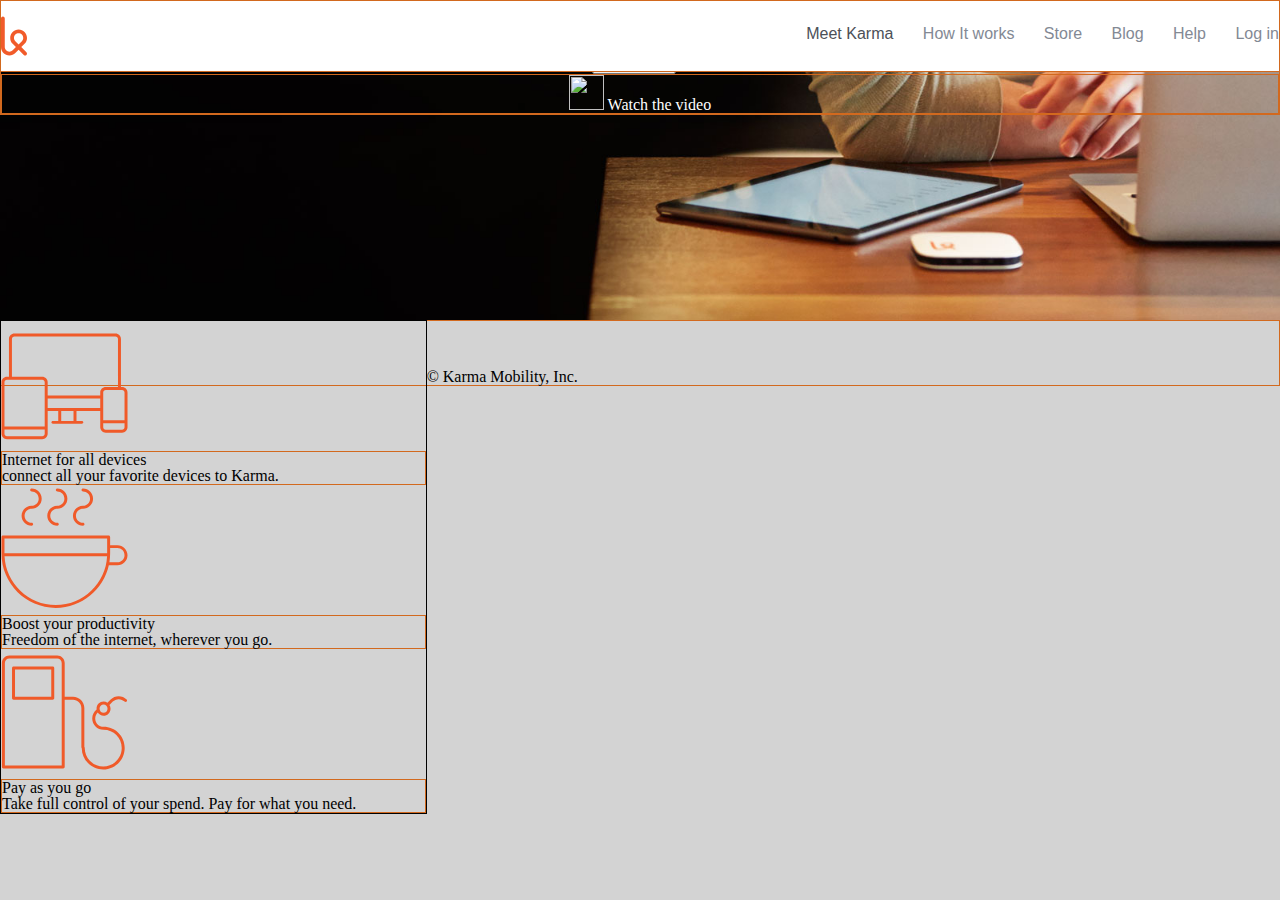
==== index.html @ d5f9e749 "name change" ====
<!DOCTYPE html>
<html lang="en">
<head>
	<meta charset="UTF-8">
	<title>Document</title>
	<link rel="stylesheet" href="css/style.css">
	<link href='http://fonts.gooleapis.com/css?family=Roboto:400,500,300' rel='stylesheet' type='text/css'>
	<!-- <link href="//maxcdn.bootstrapcdn.com/font-awesome/4.2.0/css/font-awesome.min.css" rel="stylesheet"> -->
<link href="css/font-awesome.min.css" rel="stylesheet">

</head>
<body>


	<nav class="top-navigation">
	   <div class="content">
	   	
<ul class="links">
    <li class="active">Meet Karma</li>
    <li>How It works</li>
    <li>Store</li>
    <li>Blog</li>
    <li>Help</li>
    <li>Log in</li>
</ul>
<img class="logo" src="img/karma-logo.svg" alt="Logo Image" width="26px">
	   </div>
	   </nav>

<section class="introduction">
    <div class="content">
        <h1>Introducing Karma</h1>
        <h3>Bring WiFi with you, everywhere you go.</h3>
        <button class="big-button">Learn more</button>
            0
            <div class="half watch">
                <span>
                    <img src="img/play-icon.svg" width="35px" height="35px" alt="">
                    Watch the video
                </span>
            </div>
        </div>
    </div>
</section>
<section class="cases">
     <ul class="devices">
     <li>
        <img width="127px" height="127px" src="img/icon-devices.svg" alt="internet for all devices image">
        <div class="caption">
        <h3> Internet for all devices</h3>
        <p>connect all your favorite devices to Karma.</p>
        </div>
       </li>

        <li>
        <img width="127px" height="127px" src="img/icon-coffee.svg" alt="Boost your productivity image">
        <div class="caption">
        <h3> Boost your productivity</h3>
        <p>Freedom of the internet, wherever you go.</p>
        </div>
       </li>

        <li>
        <img width="127px" height="127px" src="img/icon-refill.svg" alt="Pay as you go image">
        <div class="caption">
        <h3> Pay as you go</h3>
        <p>Take full control of your spend. Pay for what you need.</p>
        </div>
       </li>

 </section>
 <footer class="social">
    <div class="content">
        <ul class="icons">
            <li>
                <i class="fa fa-twitter"></i>
            </li>
            <li>
                <i class="fa fa-facebook"></i>
            </li>
            <li>
                <i class="fa fa-instagram"></i>
            </li>
        </ul>
        <span class="copy">
        &copy; Karma Mobility, Inc.
        </span>
    </div>
</footer>
</body>
</html>
---- css/style.css ----
/* http://meyerweb.com/eric/tools/css/reset/ 
   v2.0 | 20110126
   License: none (public domain)
*/

html, body, div, span, applet, object, iframe,
h1, h2, h3, h4, h5, h6, p, blockquote, pre,
a, abbr, acronym, address, big, cite, code,
del, dfn, em, img, ins, kbd, q, s, samp,
small, strike, strong, sub, sup, tt, var,
b, u, i, center,
dl, dt, dd, ol, ul, li,
fieldset, form, label, legend,
table, caption, tbody, tfoot, thead, tr, th, td,
article, aside, canvas, details, embed, 
figure, figcaption, footer, header, hgroup, 
menu, nav, output, ruby, section, summary,
time, mark, audio, video {
	margin: 0;
	padding: 0;
	border: 0;
	font-size: 100%;
	font: inherit;
	vertical-align: baseline;
}
/* HTML5 display-role reset for older browsers */
article, aside, details, figcaption, figure, 
footer, header, hgroup, menu, nav, section {
	display: block;
}
body {
	line-height: 1;
}
body {background-color: LightGray;}
div{border: 1px solid Chocolate;}
ol, ul {
	list-style: none;
}

blockquote, q {
	quotes: none;
}
blockquote:before, blockquote:after,
q:before, q:after {
	content: '';
	content: none;
}

table {
	border-collapse: collapse;
	border-spacing: 0;
}
/*Navigation Section*/
.top-navigation{
	background-color:#fff;
	position:fixed;
	width: 100%;
	z-index: 9999;
}
.top-navigation > .content {
	width; 970px;
	height: 70px;
	margin: 0 auto

}
.top-navigation .logo{
	height: 70px;
}                                                
.top-navigation .links{
	float: right;
	font-family: 'Roboto', sans-serif;
	color: #838994;
	font-size: 16px;
	margin-top: 25px;
	-webkit-font-smoothing: antialiased;
            }
   .top-navigation .links li {
    display: inline-block;
    margin-left: 25px;
}
.top-navigation .links 
.active {
    color: #4c5058;
    font-weight: 500;
}
.top-navigation .links li:hover {
    cursor: pointer;
    color: #333333;
}


.introduction {
	background-image: url('../img/first-background.jpg');
	background-position: center bottom;
	background-repeat: no-repeat;
	background-size: cover;
	height: 20rem;

}
.introduction .content{
	color:white;
	margin:0 auto;
	text-align: center;
	padding-top: 20px;
}
.buttons{
	text-shadow:none;
	border-style: none;
	border-radius: 4px;
	padding:26px 26px;
	line-height:1.33;
	background-color: ;
}
.cases .devices {
     width:33.333333%;
     display: inline-block;
     border: 1px solid black;
     box-sizing: border-box;
     height 4em;
}
.devices{
	width:10px
	height:10px
}
.devices{float:left;
margin-bottom: 40px}
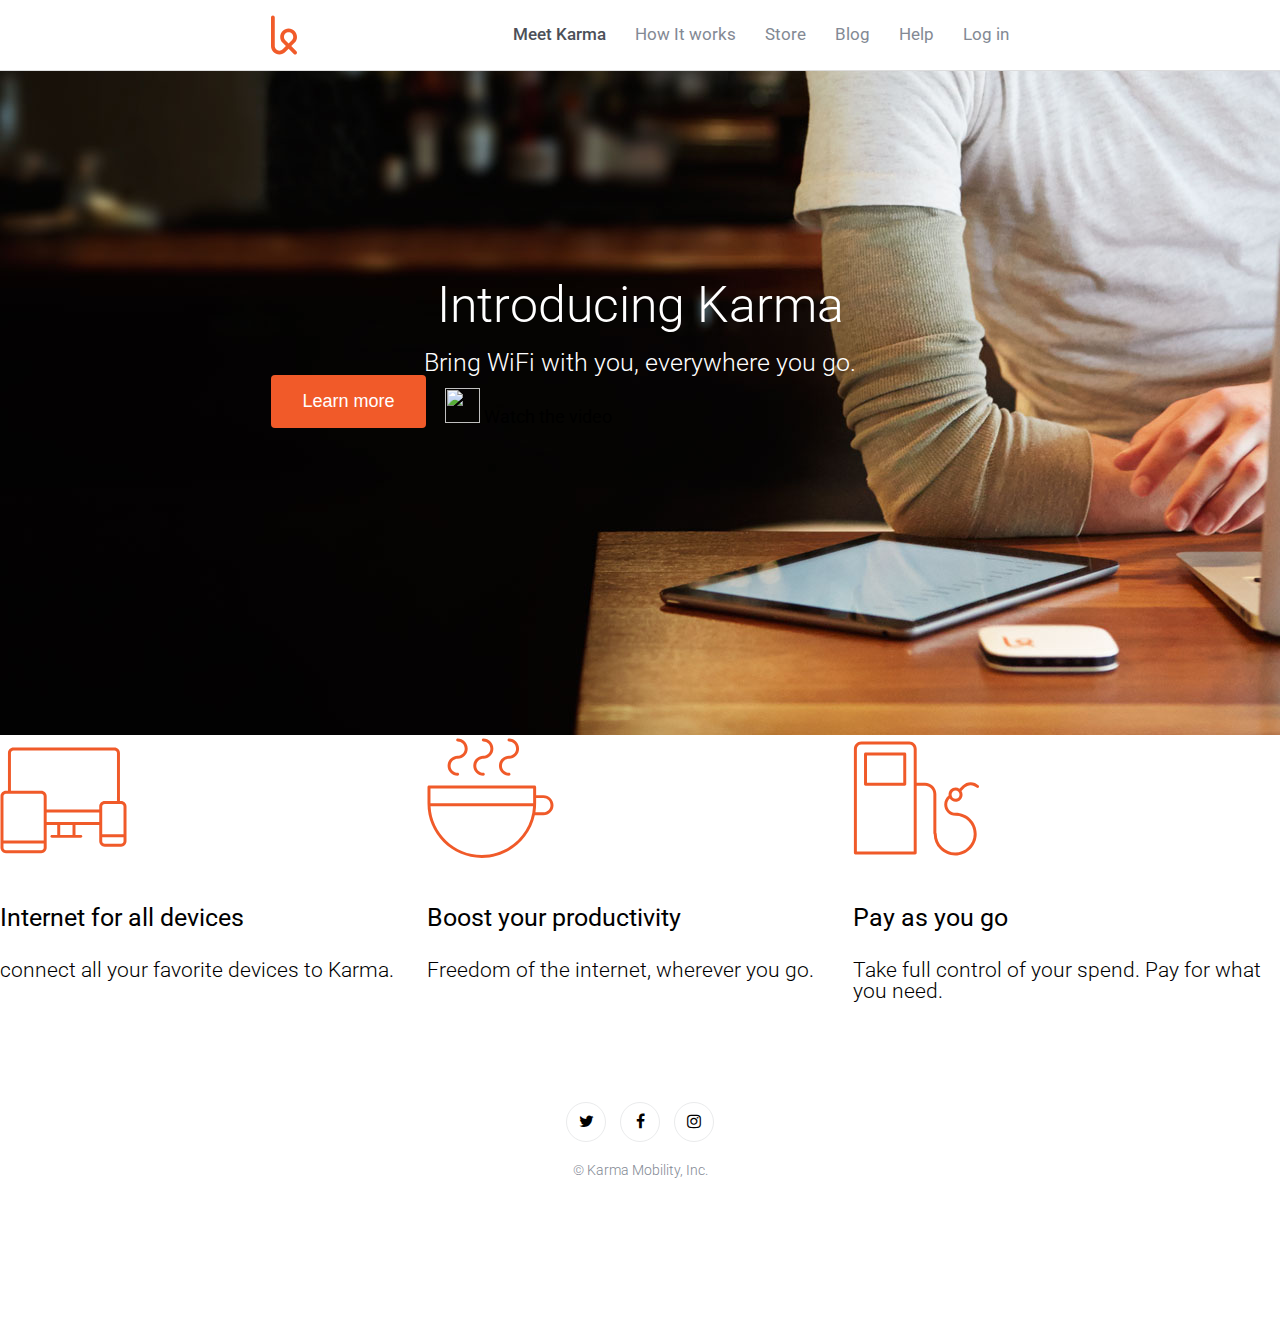
==== commit 9af67abd: "further commit" ====
--- a/index.html
+++ b/index.html
@@ -1,91 +1,91 @@
 <!DOCTYPE html>
 <html lang="en">
-<head>
-	<meta charset="UTF-8">
-	<title>Document</title>
-	<link rel="stylesheet" href="css/style.css">
-	<link href='http://fonts.gooleapis.com/css?family=Roboto:400,500,300' rel='stylesheet' type='text/css'>
-	<!-- <link href="//maxcdn.bootstrapcdn.com/font-awesome/4.2.0/css/font-awesome.min.css" rel="stylesheet"> -->
-<link href="css/font-awesome.min.css" rel="stylesheet">
+    <head>
+    	<meta charset="UTF-8">
+    	<title>Karma Clone</title>
+    	<link rel="stylesheet" href="css/style.css">
+        <link href="//fonts.googleapis.com/css?family=Roboto:400,500,300" rel="stylesheet" type="text/css">
+        <link href="//maxcdn.bootstrapcdn.com/font-awesome/4.2.0/css/font-awesome.min.css" rel="stylesheet">
+        <link rel="shortcut icon" type="image/x-icon" href="favicon.ico">
+    </head>
 
-</head>
-<body>
+    <body>
+        <section>
+            <nav class="top-navigation">
+               <div class="content">
+                    <ul class="links">
+                        <li class="active">Meet Karma</li>
+                        <li>How It works</li>
+                        <li>Store</li>
+                        <li>Blog</li>
+                        <li>Help</li>
+                        <li>Log in</li>
+                    </ul>
+                    <img class="logo" src="img/karma-logo.svg" alt="Logo Image" width="26px">
+               </div>
+            </nav>
+        </section>
 
+        <section class="introduction">
+            <div class="content">
+                <h1>Introducing Karma</h1>
+                <h3>Bring WiFi with you, everywhere you go.</h3>
+                <button class="big-button">Learn more</button>
 
-	<nav class="top-navigation">
-	   <div class="content">
-	   	
-<ul class="links">
-    <li class="active">Meet Karma</li>
-    <li>How It works</li>
-    <li>Store</li>
-    <li>Blog</li>
-    <li>Help</li>
-    <li>Log in</li>
-</ul>
-<img class="logo" src="img/karma-logo.svg" alt="Logo Image" width="26px">
-	   </div>
-	   </nav>
+                <div class="half watch">
+                    <span>
+                        <img src="img/play-icon.svg" width="35px" height="35px" alt="">
+                        Watch the video
+                    </span>
+                </div> 
+            </div>
+        </section>
 
-<section class="introduction">
-    <div class="content">
-        <h1>Introducing Karma</h1>
-        <h3>Bring WiFi with you, everywhere you go.</h3>
-        <button class="big-button">Learn more</button>
-            0
-            <div class="half watch">
-                <span>
-                    <img src="img/play-icon.svg" width="35px" height="35px" alt="">
-                    Watch the video
+        <section class="cases">
+             <ul class="devices">
+                <li>
+                    <img width="127px" height="127px" src="img/icon-devices.svg" alt="internet for all devices image">
+                    <div class="caption">
+                    <h3> Internet for all devices</h3>
+                    <p>connect all your favorite devices to Karma.</p>
+                    </div>
+               </li>
+
+                <li>
+                    <img width="127px" height="127px" src="img/icon-coffee.svg" alt="Boost your productivity image">
+                    <div class="caption">
+                    <h3> Boost your productivity</h3>
+                    <p>Freedom of the internet, wherever you go.</p>
+                    </div>
+               </li>
+
+                <li>
+                    <img width="127px" height="127px" src="img/icon-refill.svg" alt="Pay as you go image">
+                    <div class="caption">
+                    <h3> Pay as you go</h3>
+                    <p>Take full control of your spend. Pay for what you need.</p>
+                    </div>
+               </li>
+
+        </section>
+
+         <footer class="social">
+            <div class="content">
+                <ul class="icons">
+                    <li>
+                        <i class="fa fa-twitter"></i>
+                    </li>
+                    <li>
+                        <i class="fa fa-facebook"></i>
+                    </li>
+                    <li>
+                        <i class="fa fa-instagram"></i>
+                    </li>
+                </ul>
+                <span class="copy">
+                &copy; Karma Mobility, Inc.
                 </span>
             </div>
-        </div>
-    </div>
-</section>
-<section class="cases">
-     <ul class="devices">
-     <li>
-        <img width="127px" height="127px" src="img/icon-devices.svg" alt="internet for all devices image">
-        <div class="caption">
-        <h3> Internet for all devices</h3>
-        <p>connect all your favorite devices to Karma.</p>
-        </div>
-       </li>
-
-        <li>
-        <img width="127px" height="127px" src="img/icon-coffee.svg" alt="Boost your productivity image">
-        <div class="caption">
-        <h3> Boost your productivity</h3>
-        <p>Freedom of the internet, wherever you go.</p>
-        </div>
-       </li>
-
-        <li>
-        <img width="127px" height="127px" src="img/icon-refill.svg" alt="Pay as you go image">
-        <div class="caption">
-        <h3> Pay as you go</h3>
-        <p>Take full control of your spend. Pay for what you need.</p>
-        </div>
-       </li>
-
- </section>
- <footer class="social">
-    <div class="content">
-        <ul class="icons">
-            <li>
-                <i class="fa fa-twitter"></i>
-            </li>
-            <li>
-                <i class="fa fa-facebook"></i>
-            </li>
-            <li>
-                <i class="fa fa-instagram"></i>
-            </li>
-        </ul>
-        <span class="copy">
-        &copy; Karma Mobility, Inc.
-        </span>
-    </div>
-</footer>
-</body>
+         </footer>
+    </body>
 </html>--- a/css/style.css
+++ b/css/style.css
@@ -1,8 +1,3 @@
-/* http://meyerweb.com/eric/tools/css/reset/ 
-   v2.0 | 20110126
-   License: none (public domain)
-*/
-
 html, body, div, span, applet, object, iframe,
 h1, h2, h3, h4, h5, h6, p, blockquote, pre,
 a, abbr, acronym, address, big, cite, code,
@@ -16,70 +11,77 @@
 figure, figcaption, footer, header, hgroup, 
 menu, nav, output, ruby, section, summary,
 time, mark, audio, video {
-	margin: 0;
-	padding: 0;
-	border: 0;
-	font-size: 100%;
-	font: inherit;
-	vertical-align: baseline;
-}
-/* HTML5 display-role reset for older browsers */
+    margin: 0;
+    padding: 0;
+    border: 0;
+    font-size: 100%;
+    font: inherit;
+    vertical-align: baseline;
+    box-sizing: border-box;
+}
+/**
+ * HTML5 display-role reset for older browsers
+ */
 article, aside, details, figcaption, figure, 
 footer, header, hgroup, menu, nav, section {
-	display: block;
+    display: block;
 }
 body {
-	line-height: 1;
-}
-body {background-color: LightGray;}
-div{border: 1px solid Chocolate;}
+    line-height: 1;
+}
 ol, ul {
-	list-style: none;
-}
-
-blockquote, q {
-	quotes: none;
-}
-blockquote:before, blockquote:after,
-q:before, q:after {
-	content: '';
-	content: none;
-}
-
-table {
-	border-collapse: collapse;
-	border-spacing: 0;
-}
-/*Navigation Section*/
-.top-navigation{
-	background-color:#fff;
-	position:fixed;
-	width: 100%;
-	z-index: 9999;
+    list-style: none;
+}
+/**
+ * End of Reset
+ */
+/**
+ * Start of Custom Styles
+ */
+body {
+    /*background-color: LightGray;*/
+    font-family: 'Roboto', sans-serif;
+    -webkit-font-smoothing: antialiased;
+}
+div {
+    /*border: 1px solid Chocolate;*/
+}
+.content {
+    padding: 0 0.938rem;
+    margin: 0 auto;
+    min-width: 37.5rem;
+}
+:focus {
+    outline: none;
+}
+
+/**
+ * Navigation Section
+ */
+.top-navigation {
+    background-color: #fff;
+    position: fixed;
+    width: 100%;
+    border-bottom: 1px solid #DDD;
+    z-index: 9999;
 }
 .top-navigation > .content {
-	width; 970px;
-	height: 70px;
-	margin: 0 auto
-
-}
-.top-navigation .logo{
-	height: 70px;
-}                                                
-.top-navigation .links{
-	float: right;
-	font-family: 'Roboto', sans-serif;
-	color: #838994;
-	font-size: 16px;
-	margin-top: 25px;
-	-webkit-font-smoothing: antialiased;
-            }
-   .top-navigation .links li {
+    height: 4.375rem;
+}
+.top-navigation .logo {
+    height: 4.375rem;
+}
+.top-navigation .links {
+    float: right;
+    color: #838994;
+    font-size: 1.04rem;
+    margin-top: 1.7rem;
+}
+.top-navigation .links li {
     display: inline-block;
-    margin-left: 25px;
-}
-.top-navigation .links 
-.active {
+    margin-left: 1.563rem;
+}
+.top-navigation .links li.active {
     color: #4c5058;
     font-weight: 500;
 }
@@ -88,39 +90,171 @@
     color: #333333;
 }
 
-
+/**
+ * Introduction Section
+ */
 .introduction {
-	background-image: url('../img/first-background.jpg');
-	background-position: center bottom;
-	background-repeat: no-repeat;
-	background-size: cover;
-	height: 20rem;
-
-}
-.introduction .content{
-	color:white;
-	margin:0 auto;
-	text-align: center;
-	padding-top: 20px;
-}
-.buttons{
-	text-shadow:none;
-	border-style: none;
-	border-radius: 4px;
-	padding:26px 26px;
-	line-height:1.33;
-	background-color: ;
-}
-.cases .devices {
-     width:33.333333%;
-     display: inline-block;
-     border: 1px solid black;
-     box-sizing: border-box;
-     height 4em;
-}
-.devices{
-	width:10px
-	height:10px
-}
-.devices{float:left;
-margin-bottom: 40px}+    background-image: url('../img/first-background.jpg');
+    background-position: center bottom;
+    background-repeat: no-repeat;
+    background-size: cover;
+    height: 45.938rem;
+    overflow: auto;
+}
+.introduction h1,
+.introduction h3 {
+    color: white;
+    text-align: center;
+    font-weight: 300;
+}
+.introduction h1 {
+    margin-top: 17.5rem;
+    font-size: 3.125rem;
+}
+.introduction h3 {
+    margin-top: 1.25rem;
+    font-size: 1.563rem;
+}
+/**
+ * The buttons
+ */
+.introduction .buttons {
+    color: white;
+    text-align: center;
+    margin-top: 1.563rem;
+}
+.introduction .half {
+    width: 49%;
+    padding: 0 0.938rem;
+    display: inline-block;
+    vertical-align: bottom;
+    font-size: 1.125rem;
+    line-height: 1.2;
+}
+
+/**
+ * The Three Case Images
+ */
+.cases {
+    background-color: #fff;
+    overflow: hidden;
+    padding-bottom: 5rem;
+}
+.cases .content {
+    margin-top: 7.875rem;
+    padding: none;
+    color: #1d1e21;
+    text-align: center;
+}
+.cases h2 {
+    font-size: 2.75rem;
+    margin: 1.625rem 0 3.125rem;
+    font-weight: 300;
+}
+.cases .devices > li {
+    width: 33.3333333%;
+    float:left;
+}
+.cases .devices h3 {
+    font-weight: 400;
+    font-size: 1.563rem;
+    margin: 2.5rem 0px 1.875rem;
+}
+.cases .devices p {
+    font-weight: 300;
+    font-size: 1.313rem;
+}
+
+/**
+ * Footer
+ */
+.social {
+    background-color: #fff;
+    overflow: auto;
+    padding-bottom: 9.375rem;
+    text-align: center;
+}
+.social hr {
+    border: 0;
+    border-top: 1px solid #eaebec;
+    margin: 1.313rem 0;
+}
+.social .icons > li {
+    border-radius: 1.25rem;
+    width: 2.5rem;
+    height: 2.5rem;
+    display: inline-block;
+    margin: 1.25rem 5px;
+    border: 1px solid #eaebec;
+    padding: 0.625rem 0;
+    text-align: center;
+}
+.social .icons > li:hover {
+    cursor: pointer;
+}
+.social .twitter {
+    color: #55acee;
+}
+.social .facebook {
+    color: #4c66a4;
+}
+.social .instagram {
+    color: #3f729b;
+}
+.social .copy {
+    font-size: 0.9rem;
+    font-weight: 300;
+    color: #838994;
+}
+
+/**
+ * Responsive Design
+ */
+@media (min-width: 48rem) {
+    .content {
+        width: 46rem;
+    }
+}
+@media (min-width: 62rem) {
+    .content {
+        width: 60rem;
+    }
+}
+@media (min-width: 75rem) {
+    .content {
+        width: 60%;
+    }
+}
+
+/* Chrome, Safari, Opera */ 
+@-webkit-keyframes bounce {
+    0%, 100% {margin-top: 0px;}
+    50% {margin-top: 2rem;}
+}
+/* Standard syntax */ 
+@keyframes bounce {
+    0%, 100% {margin-top: 0px;}
+    50% {margin-top: 2rem;}
+}
+
+
+/**
+ * button
+ */
+button {
+    width: 9.688rem;
+    background-color: #f15a29;
+    border-color: #f15a29;
+    text-shadow: none;
+    border-style: none;
+    border-radius: 4px;
+    padding: 1rem 1.5rem;
+    color: white;
+    font-size: 1.125rem;
+}
+button:hover {
+    background-color: #d9400e;
+    border-color: #cf3d0e;
+    cursor: pointer;
+}
+
